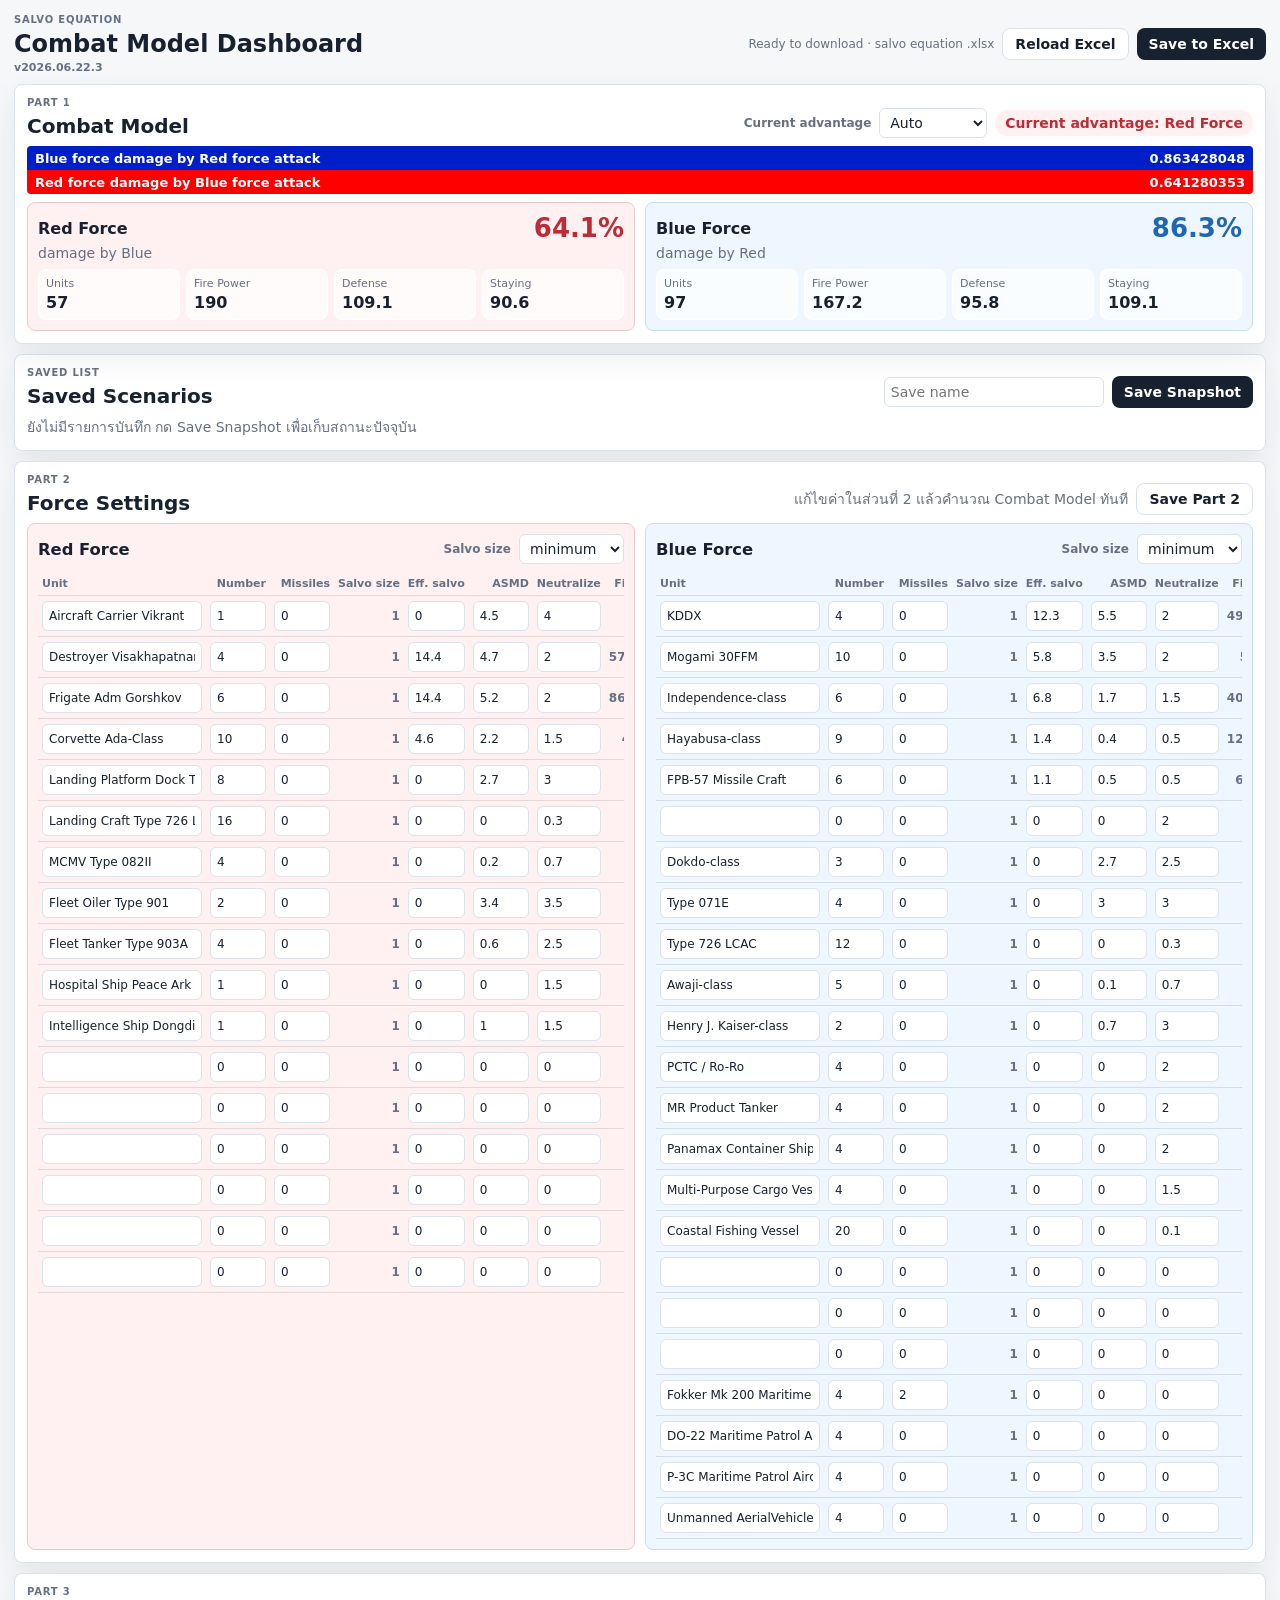
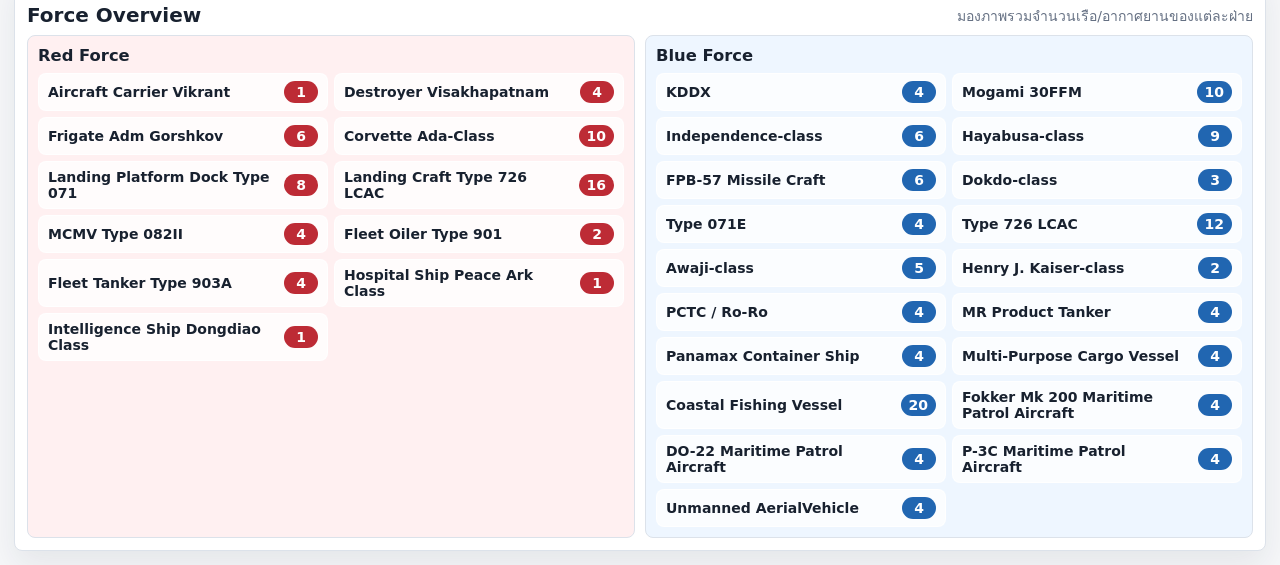
==== public/index.html @ 77a5163d "Clamp missile salvo counts and add part 2 save" ====
<!doctype html>
<html lang="th">
  <head>
    <meta charset="utf-8" />
    <meta name="viewport" content="width=device-width, initial-scale=1" />
    <title>Salvo Combat Model</title>
    <link rel="stylesheet" href="styles.css" />
  </head>
  <body>
    <main class="shell">
      <header class="topbar">
        <div>
          <p class="eyebrow">Salvo Equation</p>
          <h1>Combat Model Dashboard</h1>
          <span id="appVersion" class="app-version">v2026.06.22.3</span>
        </div>
        <div class="actions">
          <span id="fileStatus" class="file-status">Loading Excel...</span>
          <button id="reloadButton" class="ghost">Reload Excel</button>
          <button id="saveButton">Save to Excel</button>
        </div>
      </header>

      <section class="combat-section" aria-labelledby="combat-title">
        <div class="section-heading">
          <div>
            <p class="eyebrow">Part 1</p>
            <h2 id="combat-title">Combat Model</h2>
          </div>
          <div class="advantage-control">
            <label for="advantageSelect">Current advantage</label>
            <select id="advantageSelect">
              <option value="auto">Auto</option>
              <option value="red">Red Force</option>
              <option value="blue">Blue Force</option>
            </select>
            <p id="advantageText" class="advantage">Waiting for data</p>
          </div>
        </div>
        <div class="combat-equation-summary" aria-label="Combat model values">
          <div class="equation-row blue-summary">
            <span>Blue force damage by Red force attack</span>
            <strong id="blueDamageByRedExact">0</strong>
          </div>
          <div class="equation-row red-summary">
            <span>Red force damage by Blue force attack</span>
            <strong id="redDamageByBlueExact">0</strong>
          </div>
        </div>
        <div class="combat-grid">
          <article class="force-card red-card">
            <div class="card-header">
              <span>Red Force</span>
              <strong id="redDamage">0%</strong>
            </div>
            <p>damage by Blue</p>
            <dl>
              <div><dt>Units</dt><dd id="redUnits">0</dd></div>
              <div><dt>Fire Power</dt><dd id="redFire">0</dd></div>
              <div><dt>Defense</dt><dd id="redDefense">0</dd></div>
              <div><dt>Staying</dt><dd id="redStaying">0</dd></div>
            </dl>
          </article>
          <article class="force-card blue-card">
            <div class="card-header">
              <span>Blue Force</span>
              <strong id="blueDamage">0%</strong>
            </div>
            <p>damage by Red</p>
            <dl>
              <div><dt>Units</dt><dd id="blueUnits">0</dd></div>
              <div><dt>Fire Power</dt><dd id="blueFire">0</dd></div>
              <div><dt>Defense</dt><dd id="blueDefense">0</dd></div>
              <div><dt>Staying</dt><dd id="blueStaying">0</dd></div>
            </dl>
          </article>
        </div>
      </section>

      <section class="saves-section" aria-labelledby="saves-title">
        <div class="section-heading">
          <div>
            <p class="eyebrow">Saved List</p>
            <h2 id="saves-title">Saved Scenarios</h2>
          </div>
          <div class="save-controls">
            <input id="saveNameInput" class="save-name" placeholder="Save name" />
            <button id="saveSnapshotButton" type="button">Save Snapshot</button>
          </div>
        </div>
        <div id="savedList" class="saved-list"></div>
      </section>

      <section class="editor-section" aria-labelledby="editor-title">
        <div class="section-heading">
          <div>
            <p class="eyebrow">Part 2</p>
            <h2 id="editor-title">Force Settings</h2>
          </div>
          <div class="section-actions">
            <p class="hint">แก้ไขค่าในส่วนที่ 2 แล้วคำนวณ Combat Model ทันที</p>
            <button id="part2SaveButton" type="button" class="ghost">Save Part 2</button>
          </div>
        </div>
        <div id="editorGrid" class="editor-grid"></div>
      </section>

      <section class="overview-section" aria-labelledby="overview-title">
        <div class="section-heading">
          <div>
            <p class="eyebrow">Part 3</p>
            <h2 id="overview-title">Force Overview</h2>
          </div>
          <p class="hint">มองภาพรวมจำนวนเรือ/อากาศยานของแต่ละฝ่าย</p>
        </div>
        <div class="overview-grid">
          <div class="roster-panel red-panel">
            <h3>Red Force</h3>
            <div id="redRoster" class="roster"></div>
          </div>
          <div class="roster-panel blue-panel">
            <h3>Blue Force</h3>
            <div id="blueRoster" class="roster"></div>
          </div>
        </div>
      </section>
    </main>

    <script src="vendor/xlsx.full.min.js"></script>
    <script src="app.js"></script>
  </body>
</html>
---- public/styles.css ----
:root {
  color-scheme: light;
  --bg: #f6f7f9;
  --panel: #ffffff;
  --text: #18212f;
  --muted: #657083;
  --line: #dce2ea;
  --red: #bd2b35;
  --red-soft: #fff0f1;
  --red-line: #f0c8cc;
  --blue: #2166b1;
  --blue-soft: #eef6ff;
  --blue-line: #c6ddf4;
  --shadow: 0 14px 32px rgba(24, 33, 47, 0.08);
}

* {
  box-sizing: border-box;
}

body {
  margin: 0;
  background: var(--bg);
  color: var(--text);
  font-size: 14px;
  font-family:
    Inter, ui-sans-serif, system-ui, -apple-system, BlinkMacSystemFont, "Segoe UI",
    sans-serif;
}

button,
input,
select {
  font: inherit;
}

button {
  border: 0;
  border-radius: 8px;
  background: #18212f;
  color: white;
  cursor: pointer;
  font-weight: 700;
  min-height: 32px;
  padding: 0 12px;
}

button:disabled {
  cursor: not-allowed;
  opacity: 0.55;
}

button.ghost {
  background: white;
  border: 1px solid var(--line);
  color: var(--text);
}

.shell {
  margin: 0 auto;
  max-width: 1500px;
  padding: 14px;
}

.topbar {
  align-items: center;
  display: flex;
  gap: 12px;
  justify-content: space-between;
  margin-bottom: 10px;
}

.topbar h1,
.section-heading h2,
.roster-panel h3 {
  margin: 0;
}

.topbar h1 {
  font-size: 24px;
  line-height: 1.1;
}

.app-version {
  color: var(--muted);
  display: inline-block;
  font-size: 11px;
  font-weight: 800;
  margin-top: 4px;
}

.eyebrow {
  color: var(--muted);
  font-size: 10px;
  font-weight: 800;
  letter-spacing: 0.08em;
  margin: 0 0 6px;
  text-transform: uppercase;
}

.actions {
  align-items: center;
  display: flex;
  flex-wrap: wrap;
  gap: 8px;
  justify-content: flex-end;
}

.file-status {
  color: var(--muted);
  font-size: 12px;
  max-width: 360px;
  overflow: hidden;
  text-overflow: ellipsis;
  white-space: nowrap;
}

section {
  margin-top: 10px;
}

.combat-section,
.saves-section,
.editor-section,
.overview-section {
  background: var(--panel);
  border: 1px solid var(--line);
  border-radius: 8px;
  box-shadow: var(--shadow);
  padding: 12px;
}

.combat-section {
  max-height: 46vh;
  overflow: auto;
  position: sticky;
  top: 0;
  z-index: 20;
}

.section-heading {
  align-items: end;
  display: flex;
  gap: 10px;
  justify-content: space-between;
  margin-bottom: 8px;
}

.section-heading h2 {
  font-size: 20px;
}

.hint,
.advantage {
  color: var(--muted);
  margin: 0;
}

.section-actions {
  align-items: center;
  display: flex;
  flex-wrap: wrap;
  gap: 8px;
  justify-content: flex-end;
}

.advantage {
  border-radius: 999px;
  font-weight: 800;
  padding: 5px 10px;
}

.advantage-control {
  align-items: center;
  display: flex;
  flex-wrap: wrap;
  gap: 8px;
  justify-content: flex-end;
}

.advantage-control label {
  color: var(--muted);
  font-size: 12px;
  font-weight: 800;
}

.advantage.red {
  background: var(--red-soft);
  color: var(--red);
}

.advantage.blue {
  background: var(--blue-soft);
  color: var(--blue);
}

.combat-grid,
.overview-grid {
  display: grid;
  gap: 10px;
  grid-template-columns: repeat(2, minmax(0, 1fr));
}

.combat-equation-summary {
  border-radius: 4px;
  display: grid;
  font-size: 13px;
  font-weight: 700;
  margin: 0 0 8px;
  overflow: hidden;
}

.equation-row {
  align-items: center;
  color: white;
  display: grid;
  gap: 12px;
  grid-template-columns: minmax(0, 1fr) auto;
  min-height: 24px;
  padding: 3px 8px;
}

.equation-row strong {
  font-variant-numeric: tabular-nums;
}

.red-summary {
  background: #ff0000;
}

.blue-summary {
  background: #001fc8;
}

.force-card {
  border: 1px solid var(--line);
  border-radius: 8px;
  padding: 10px;
}

.red-card,
.red-panel,
.editor-card.red {
  background: var(--red-soft);
  border-color: var(--red-line);
}

.blue-card,
.blue-panel,
.editor-card.blue {
  background: var(--blue-soft);
  border-color: var(--blue-line);
}

.card-header {
  align-items: center;
  display: flex;
  justify-content: space-between;
}

.card-header span {
  font-size: 16px;
  font-weight: 900;
}

.card-header strong {
  font-size: 26px;
}

.red-card strong {
  color: var(--red);
}

.blue-card strong {
  color: var(--blue);
}

.force-card p {
  color: var(--muted);
  margin: 2px 0 8px;
}

dl {
  display: grid;
  gap: 6px;
  grid-template-columns: repeat(4, minmax(0, 1fr));
  margin: 0;
}

dl div {
  background: rgba(255, 255, 255, 0.72);
  border: 1px solid rgba(255, 255, 255, 0.8);
  border-radius: 8px;
  padding: 7px;
}

dt {
  color: var(--muted);
  font-size: 11px;
}

dd {
  font-size: 16px;
  font-weight: 900;
  margin: 3px 0 0;
}

.editor-grid {
  display: grid;
  gap: 10px;
  grid-template-columns: repeat(2, minmax(0, 1fr));
}

.save-controls {
  align-items: center;
  display: flex;
  gap: 8px;
}

.save-name {
  min-width: 220px;
}

.saved-list {
  display: grid;
  gap: 8px;
}

.saved-empty {
  color: var(--muted);
  margin: 0;
}

.saved-item {
  align-items: center;
  background: #fff;
  border: 1px solid var(--line);
  border-radius: 8px;
  display: grid;
  gap: 8px;
  grid-template-columns: minmax(0, 1fr) auto;
  padding: 8px 10px;
}

.saved-title {
  font-weight: 900;
  overflow-wrap: anywhere;
}

.saved-meta {
  color: var(--muted);
  font-size: 11px;
  margin-top: 2px;
}

.saved-actions {
  display: flex;
  flex-wrap: wrap;
  gap: 6px;
  justify-content: flex-end;
}

.saved-actions button {
  min-height: 28px;
  padding: 0 9px;
}

.saved-actions .danger {
  background: #9b1c25;
}

.editor-card {
  border: 1px solid var(--line);
  border-radius: 8px;
  min-width: 0;
  padding: 10px;
}

.editor-toolbar {
  align-items: center;
  display: flex;
  gap: 8px;
  justify-content: space-between;
  margin-bottom: 8px;
}

.editor-toolbar h3 {
  margin: 0;
}

.toolbar-control {
  align-items: center;
  display: flex;
  gap: 8px;
}

.toolbar-control label {
  color: var(--muted);
  font-size: 12px;
  font-weight: 700;
}

select,
input {
  background: #fff;
  border: 1px solid var(--line);
  border-radius: 6px;
  color: var(--text);
  min-height: 30px;
  padding: 4px 6px;
}

.table-wrap {
  overflow-x: auto;
}

table {
  border-collapse: collapse;
  min-width: 680px;
  width: 100%;
}

th,
td {
  border-bottom: 1px solid rgba(24, 33, 47, 0.12);
  font-size: 12px;
  padding: 5px 4px;
  text-align: right;
  vertical-align: middle;
}

th {
  color: var(--muted);
  font-size: 11px;
  font-weight: 800;
  white-space: nowrap;
}

td:first-child,
th:first-child {
  text-align: left;
}

td input {
  min-width: 56px;
  width: 100%;
}

td .unit-input {
  min-width: 160px;
}

.readonly {
  color: var(--muted);
  font-weight: 800;
}

.roster-panel {
  border: 1px solid var(--line);
  border-radius: 8px;
  padding: 10px;
}

.roster {
  display: grid;
  gap: 6px;
  grid-template-columns: repeat(auto-fit, minmax(220px, 1fr));
  margin-top: 8px;
}

.roster-item {
  align-items: center;
  background: rgba(255, 255, 255, 0.76);
  border: 1px solid rgba(255, 255, 255, 0.9);
  border-radius: 8px;
  display: flex;
  gap: 8px;
  justify-content: space-between;
  min-height: 38px;
  padding: 7px 9px;
}

.roster-item span {
  font-weight: 750;
  overflow-wrap: anywhere;
}

.count-pill {
  border-radius: 999px;
  color: white;
  flex: 0 0 auto;
  font-weight: 900;
  min-width: 34px;
  padding: 3px 8px;
  text-align: center;
}

.red-panel .count-pill {
  background: var(--red);
}

.blue-panel .count-pill {
  background: var(--blue);
}

.toast {
  animation: fade-in 160ms ease-out;
  border-radius: 8px;
  bottom: 20px;
  box-shadow: var(--shadow);
  color: white;
  font-weight: 800;
  left: 50%;
  padding: 12px 16px;
  position: fixed;
  transform: translateX(-50%);
  z-index: 10;
}

.toast.error {
  background: #9b1c25;
}

.toast.ok {
  background: #167047;
}

@keyframes fade-in {
  from {
    opacity: 0;
    transform: translate(-50%, 8px);
  }
}

@media (max-width: 980px) {
  .topbar,
  .section-heading {
    align-items: flex-start;
    flex-direction: column;
  }

  .actions {
    justify-content: flex-start;
    width: 100%;
  }

  .editor-grid,
  .overview-grid {
    grid-template-columns: 1fr;
  }

  dl {
    grid-template-columns: repeat(4, minmax(0, 1fr));
  }
}

@media (max-width: 720px) {
  .combat-grid {
    grid-template-columns: 1fr;
  }

  dl {
    grid-template-columns: repeat(2, minmax(0, 1fr));
  }
}

@media (max-width: 560px) {
  .shell {
    padding: 10px;
  }

  .combat-section,
  .saves-section,
  .editor-section,
  .overview-section {
    padding: 10px;
  }

  .card-header strong {
    font-size: 22px;
  }
}
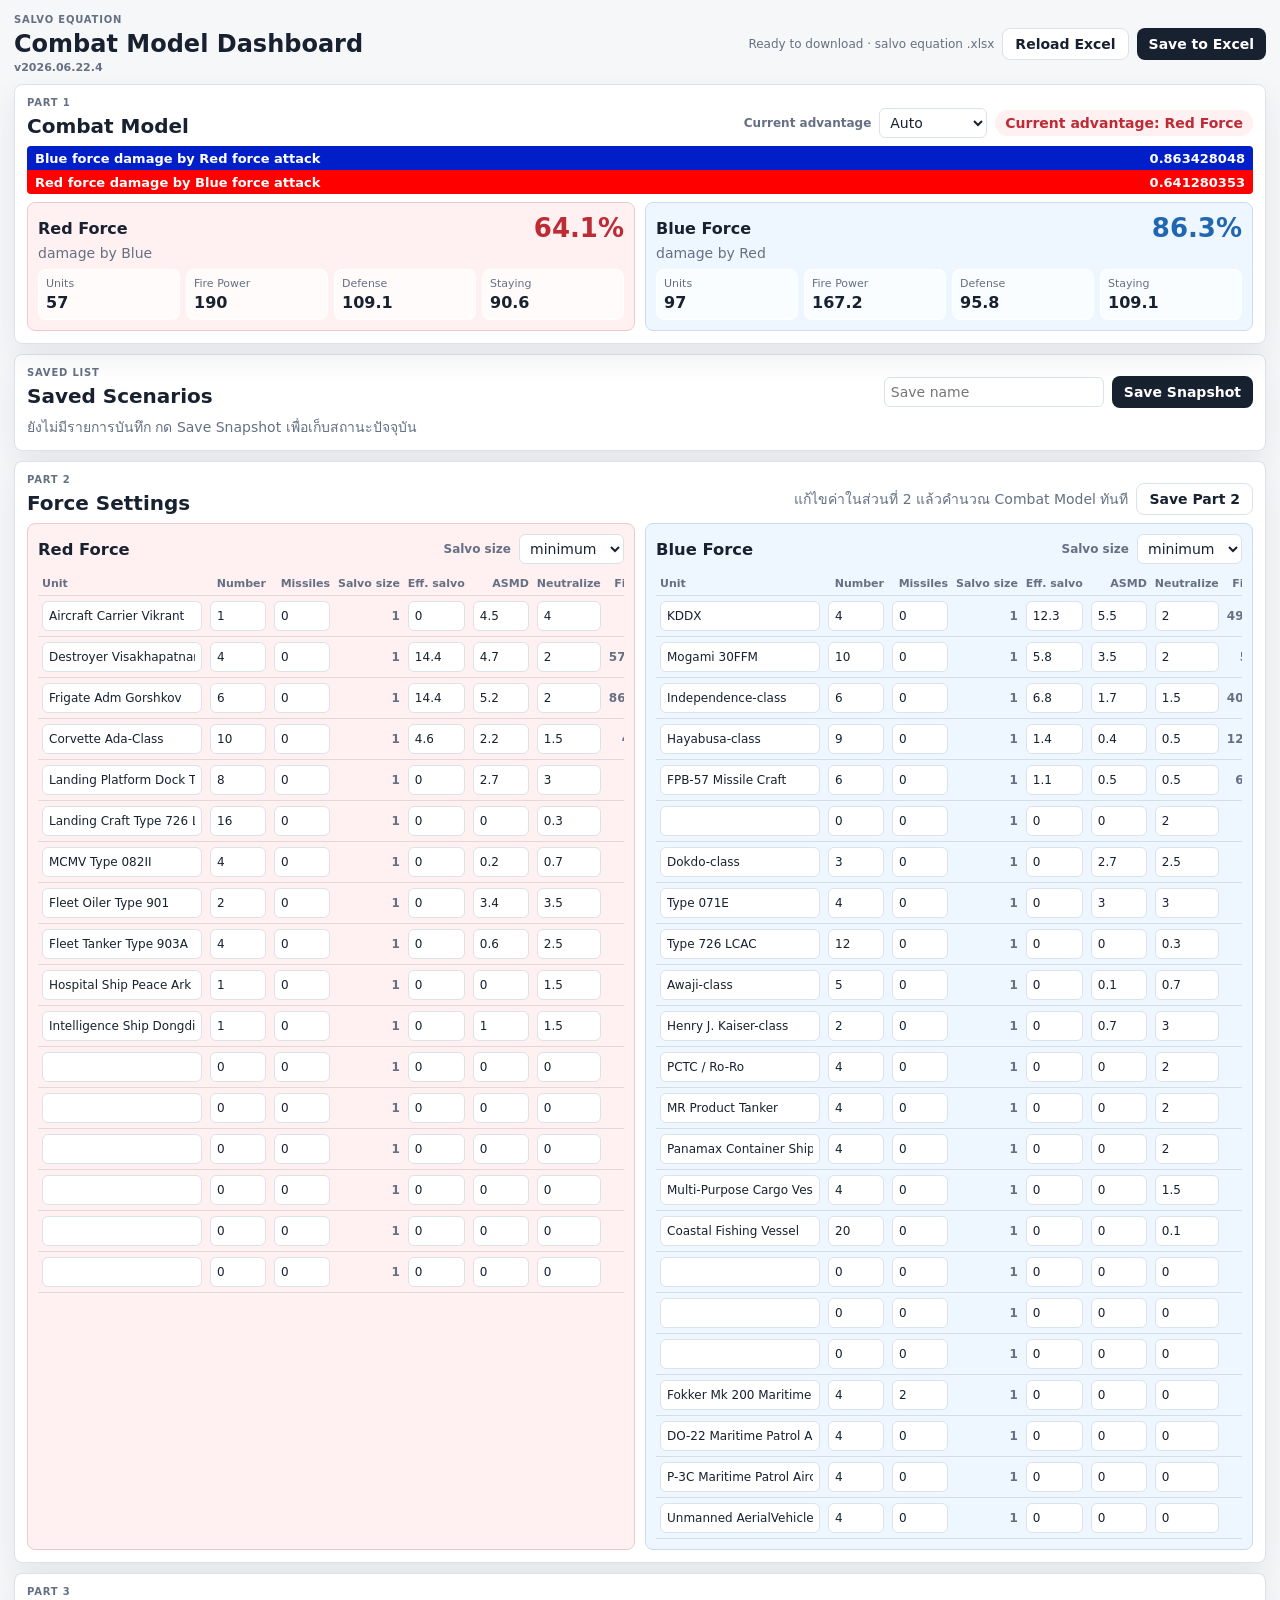
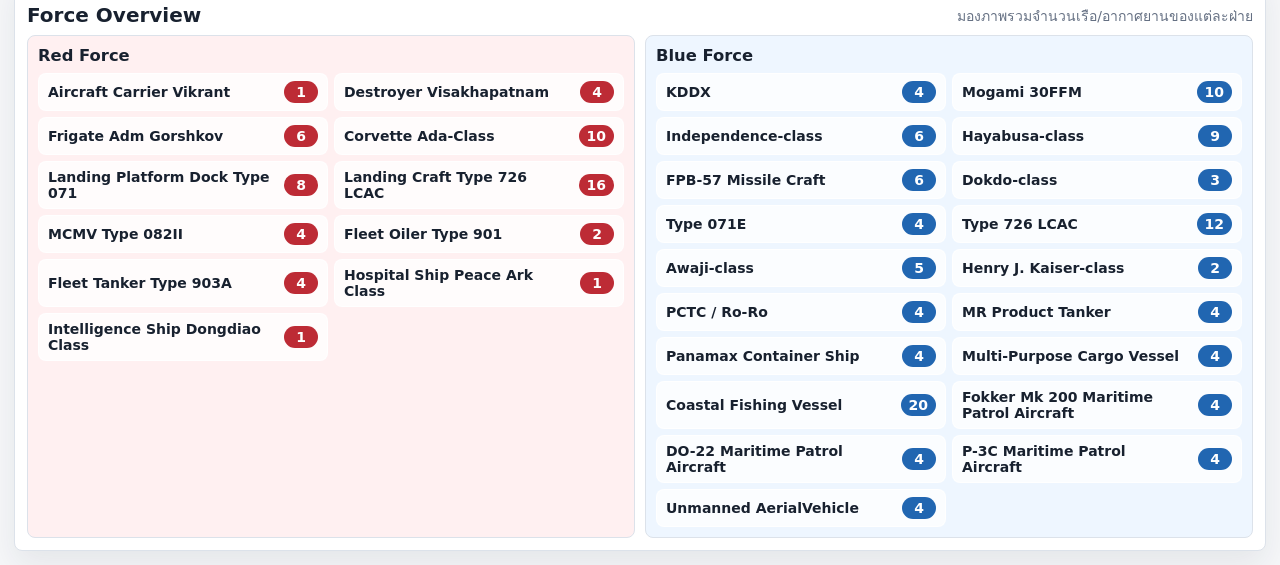
==== commit e9b6f277: "Make salvo selection consume missiles cumulatively" ====
--- a/public/index.html
+++ b/public/index.html
@@ -12,7 +12,7 @@
         <div>
           <p class="eyebrow">Salvo Equation</p>
           <h1>Combat Model Dashboard</h1>
-          <span id="appVersion" class="app-version">v2026.06.22.3</span>
+          <span id="appVersion" class="app-version">v2026.06.22.4</span>
         </div>
         <div class="actions">
           <span id="fileStatus" class="file-status">Loading Excel...</span>
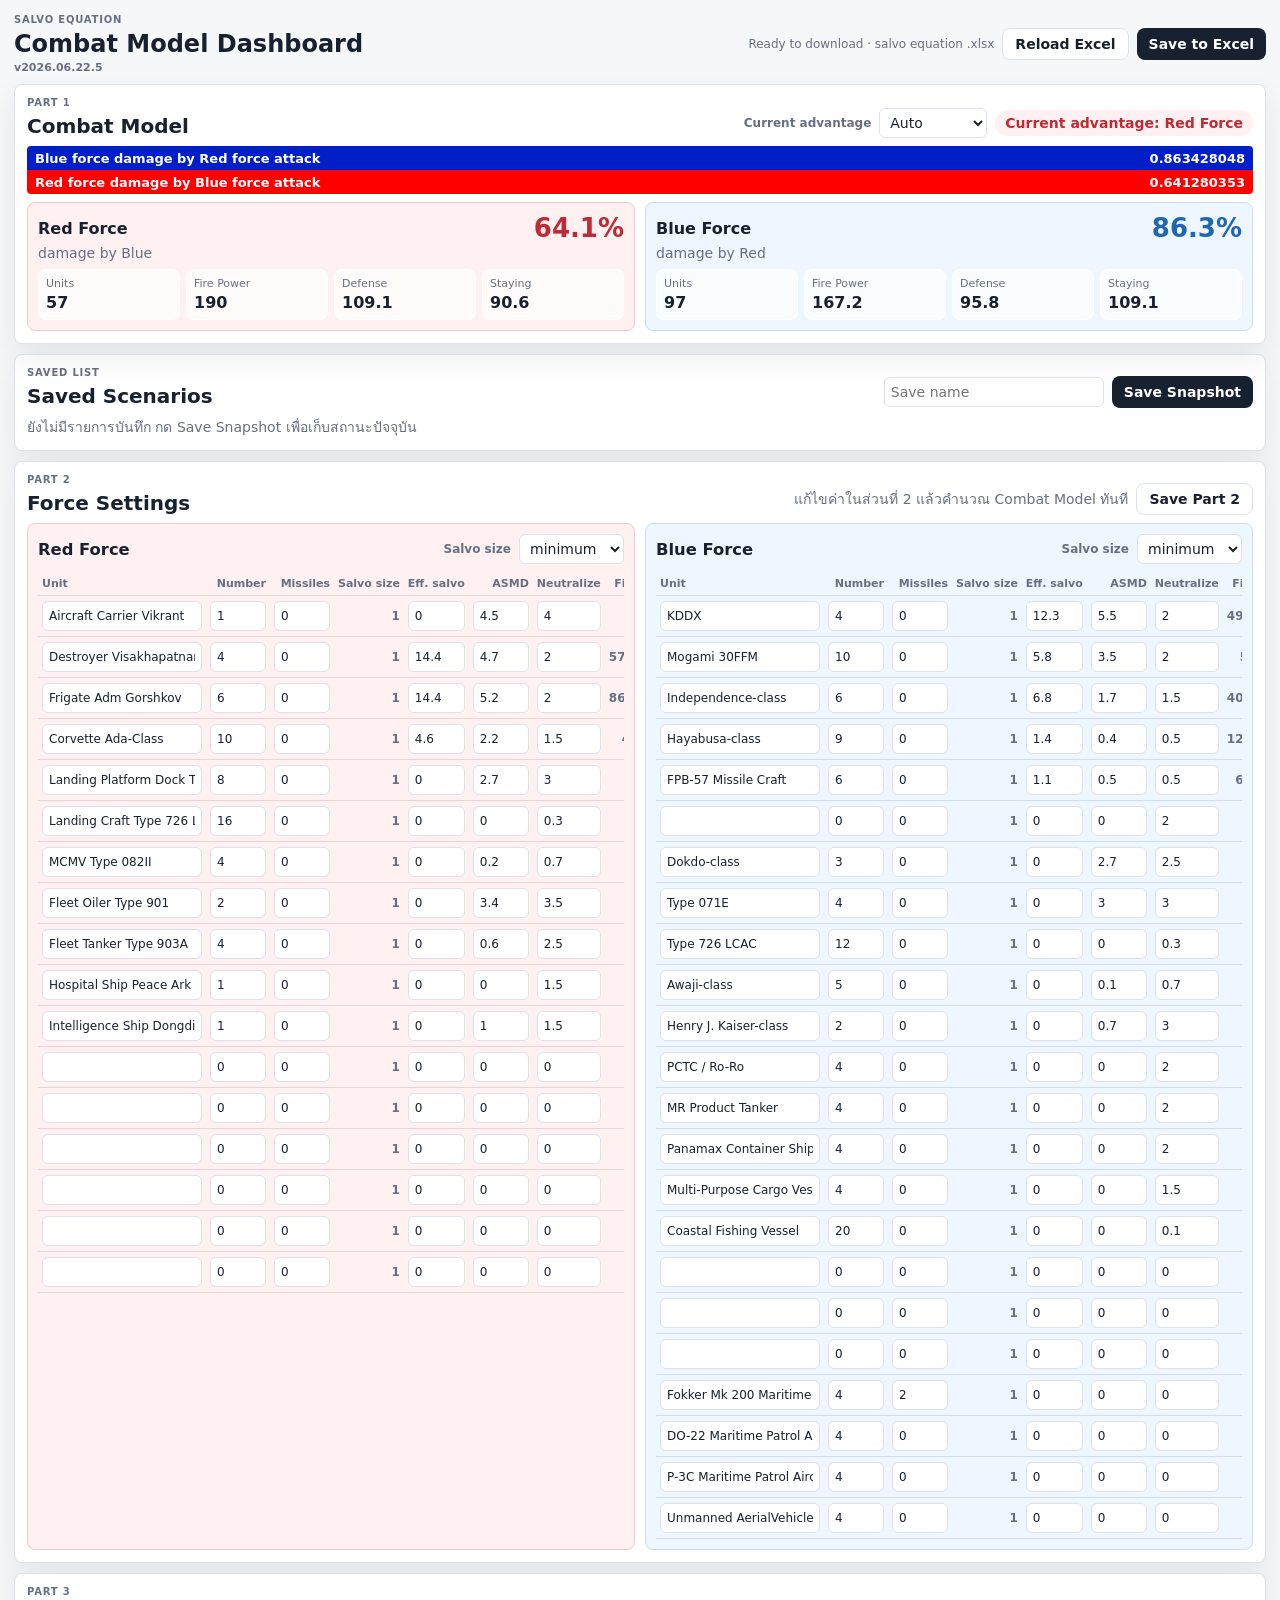
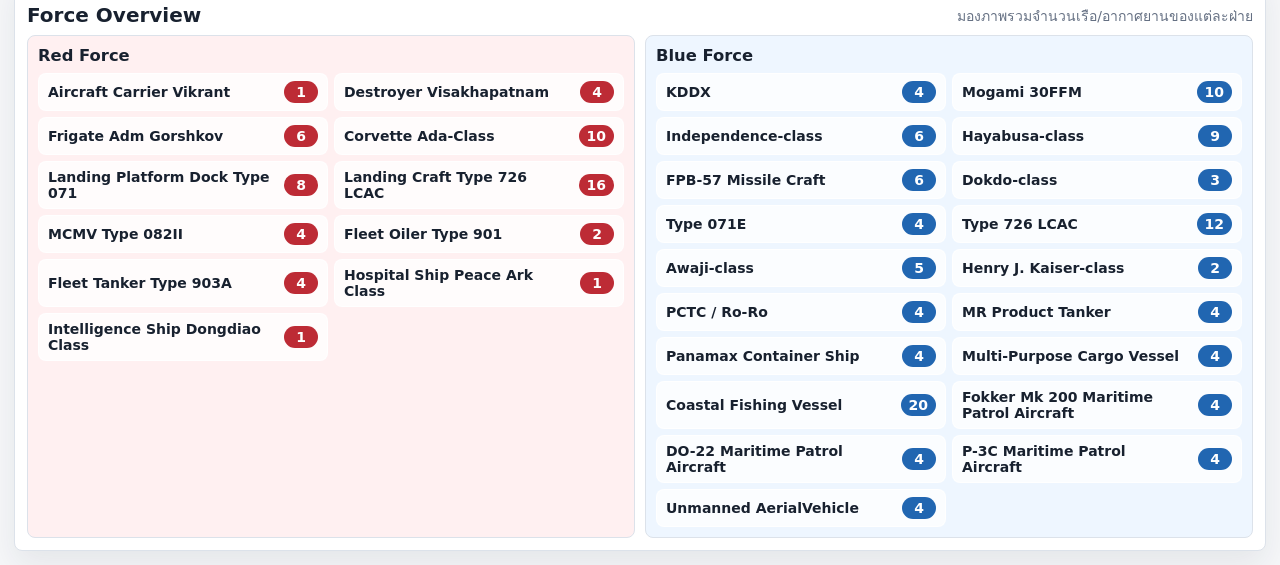
==== commit cd080e09: "Add blank salvo size option" ====
--- a/public/index.html
+++ b/public/index.html
@@ -12,7 +12,7 @@
         <div>
           <p class="eyebrow">Salvo Equation</p>
           <h1>Combat Model Dashboard</h1>
-          <span id="appVersion" class="app-version">v2026.06.22.4</span>
+          <span id="appVersion" class="app-version">v2026.06.22.5</span>
         </div>
         <div class="actions">
           <span id="fileStatus" class="file-status">Loading Excel...</span>
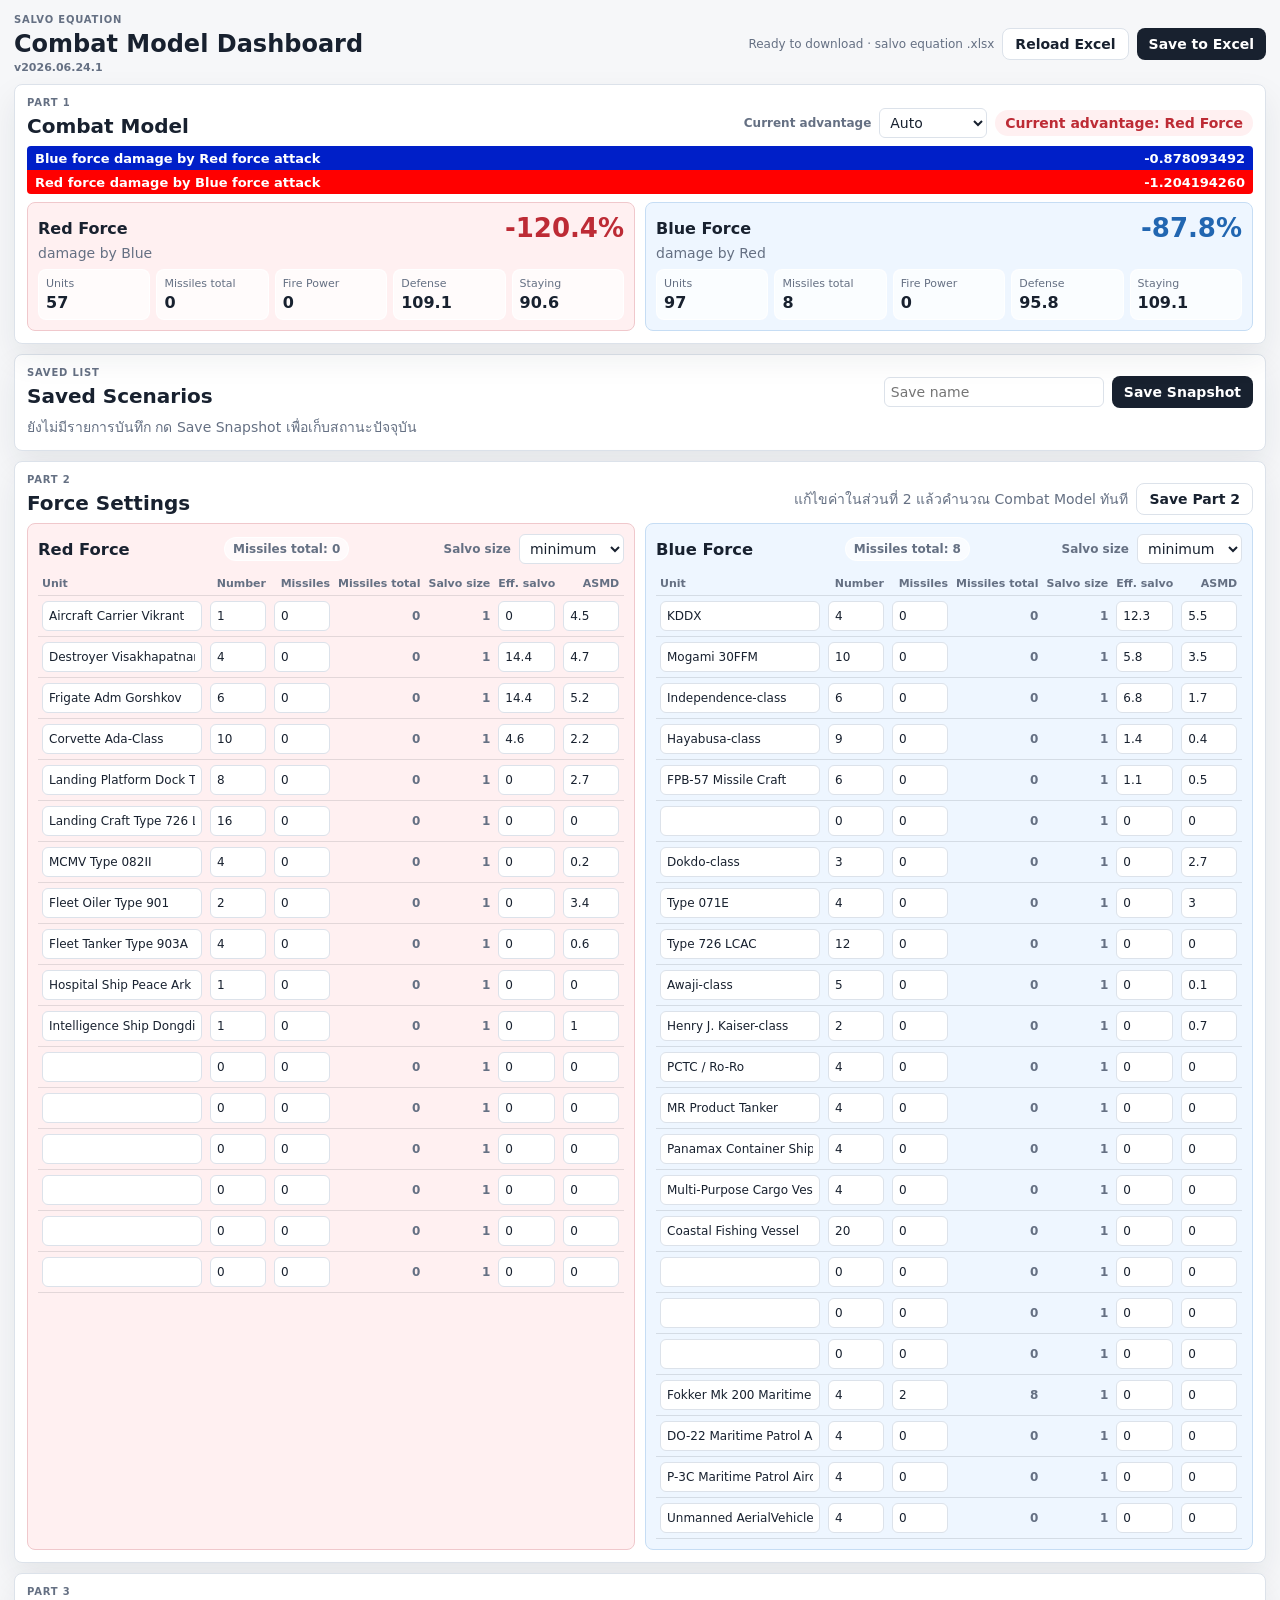
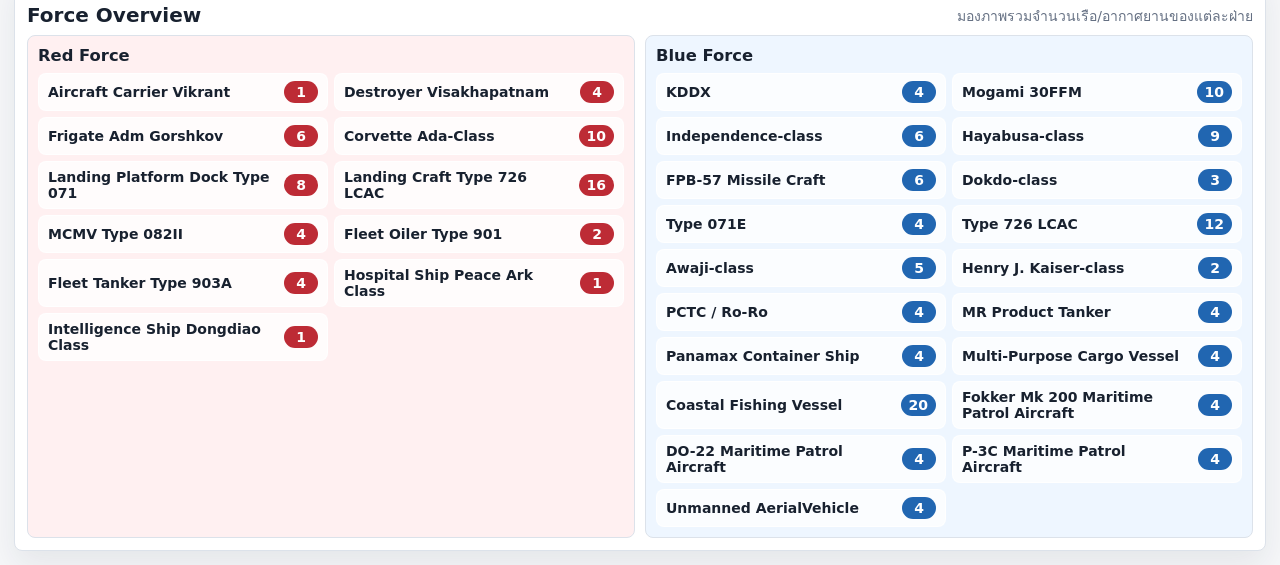
==== commit e4e5e0e1: "Use missiles total in combat model" ====
--- a/public/index.html
+++ b/public/index.html
@@ -12,7 +12,7 @@
         <div>
           <p class="eyebrow">Salvo Equation</p>
           <h1>Combat Model Dashboard</h1>
-          <span id="appVersion" class="app-version">v2026.06.22.5</span>
+          <span id="appVersion" class="app-version">v2026.06.24.1</span>
         </div>
         <div class="actions">
           <span id="fileStatus" class="file-status">Loading Excel...</span>
@@ -56,6 +56,7 @@
             <p>damage by Blue</p>
             <dl>
               <div><dt>Units</dt><dd id="redUnits">0</dd></div>
+              <div><dt>Missiles total</dt><dd id="redMissilesTotal">0</dd></div>
               <div><dt>Fire Power</dt><dd id="redFire">0</dd></div>
               <div><dt>Defense</dt><dd id="redDefense">0</dd></div>
               <div><dt>Staying</dt><dd id="redStaying">0</dd></div>
@@ -69,6 +70,7 @@
             <p>damage by Red</p>
             <dl>
               <div><dt>Units</dt><dd id="blueUnits">0</dd></div>
+              <div><dt>Missiles total</dt><dd id="blueMissilesTotal">0</dd></div>
               <div><dt>Fire Power</dt><dd id="blueFire">0</dd></div>
               <div><dt>Defense</dt><dd id="blueDefense">0</dd></div>
               <div><dt>Staying</dt><dd id="blueStaying">0</dd></div>
--- a/public/styles.css
+++ b/public/styles.css
@@ -283,7 +283,7 @@
 dl {
   display: grid;
   gap: 6px;
-  grid-template-columns: repeat(4, minmax(0, 1fr));
+  grid-template-columns: repeat(5, minmax(0, 1fr));
   margin: 0;
 }
 
@@ -386,6 +386,16 @@
 
 .editor-toolbar h3 {
   margin: 0;
+}
+
+.toolbar-total {
+  background: rgba(255, 255, 255, 0.68);
+  border: 1px solid rgba(255, 255, 255, 0.84);
+  border-radius: 999px;
+  color: var(--muted);
+  font-size: 12px;
+  font-weight: 800;
+  padding: 4px 8px;
 }
 
 .toolbar-control {
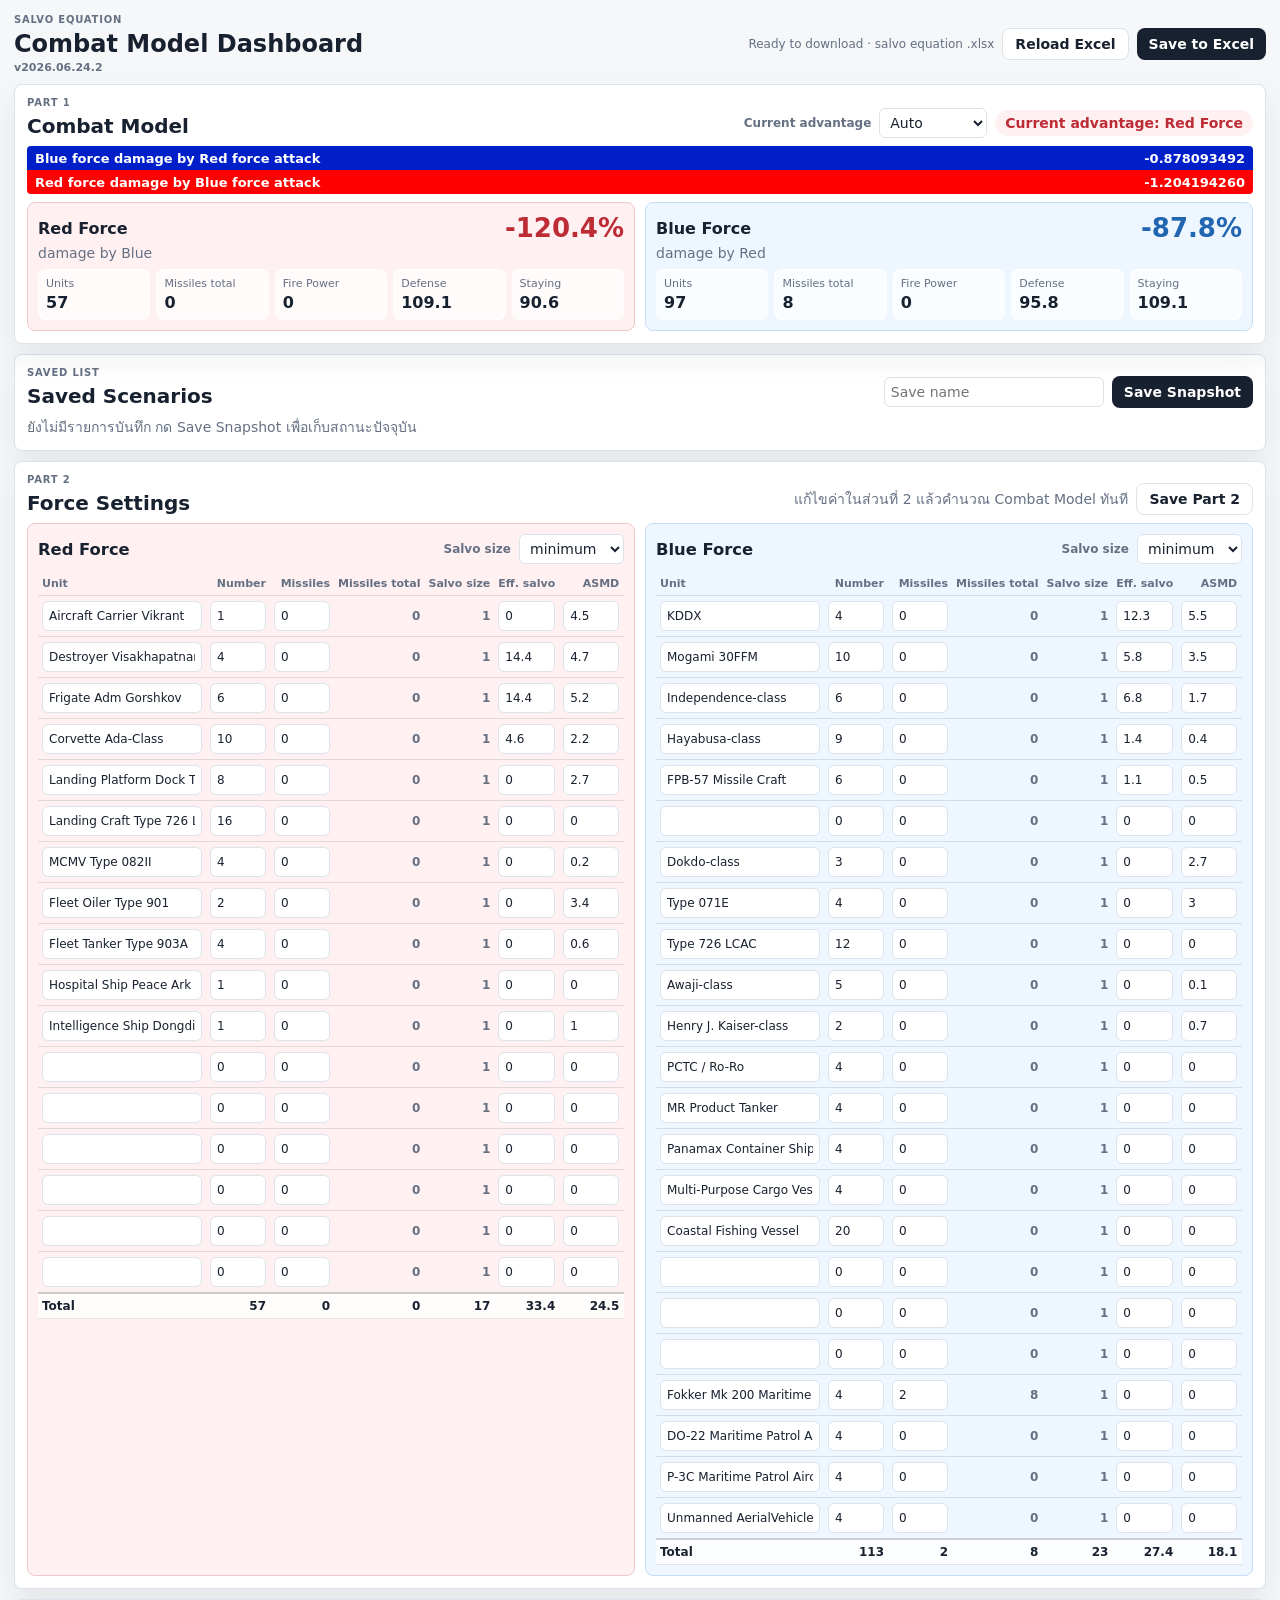
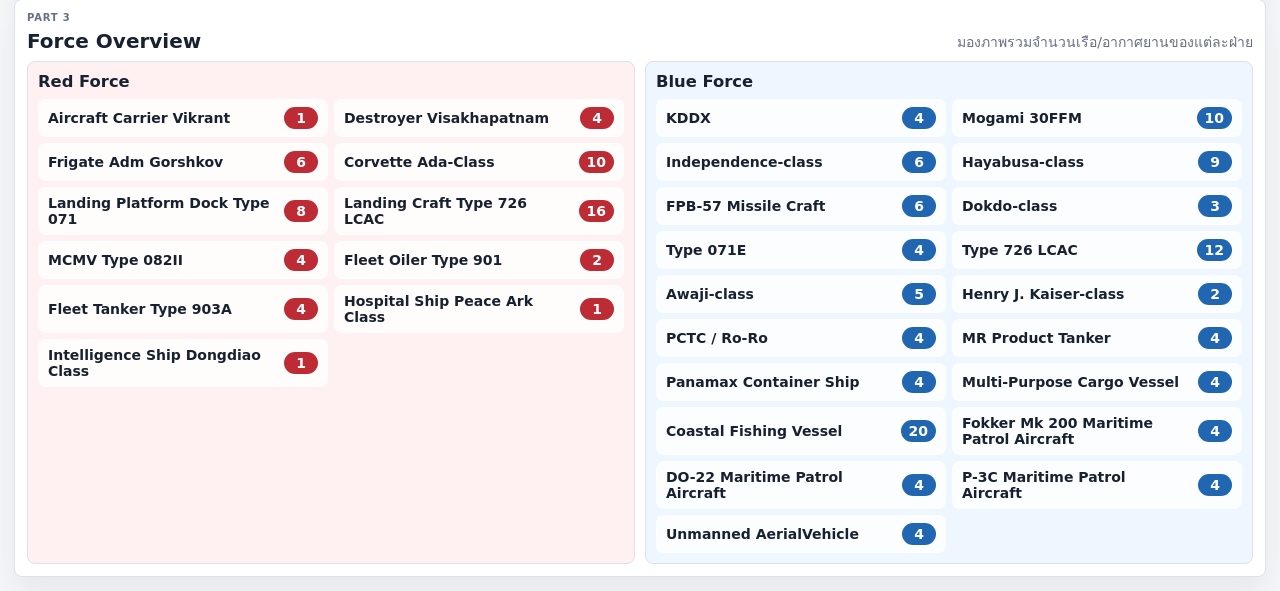
==== commit 48fa3af5: "Show force column totals in tables" ====
--- a/public/index.html
+++ b/public/index.html
@@ -12,7 +12,7 @@
         <div>
           <p class="eyebrow">Salvo Equation</p>
           <h1>Combat Model Dashboard</h1>
-          <span id="appVersion" class="app-version">v2026.06.24.1</span>
+          <span id="appVersion" class="app-version">v2026.06.24.2</span>
         </div>
         <div class="actions">
           <span id="fileStatus" class="file-status">Loading Excel...</span>
--- a/public/styles.css
+++ b/public/styles.css
@@ -388,16 +388,6 @@
   margin: 0;
 }
 
-.toolbar-total {
-  background: rgba(255, 255, 255, 0.68);
-  border: 1px solid rgba(255, 255, 255, 0.84);
-  border-radius: 999px;
-  color: var(--muted);
-  font-size: 12px;
-  font-weight: 800;
-  padding: 4px 8px;
-}
-
 .toolbar-control {
   align-items: center;
   display: flex;
@@ -463,6 +453,13 @@
 .readonly {
   color: var(--muted);
   font-weight: 800;
+}
+
+.total-row td {
+  background: rgba(255, 255, 255, 0.8);
+  border-top: 2px solid rgba(24, 33, 47, 0.2);
+  color: var(--text);
+  font-weight: 900;
 }
 
 .roster-panel {
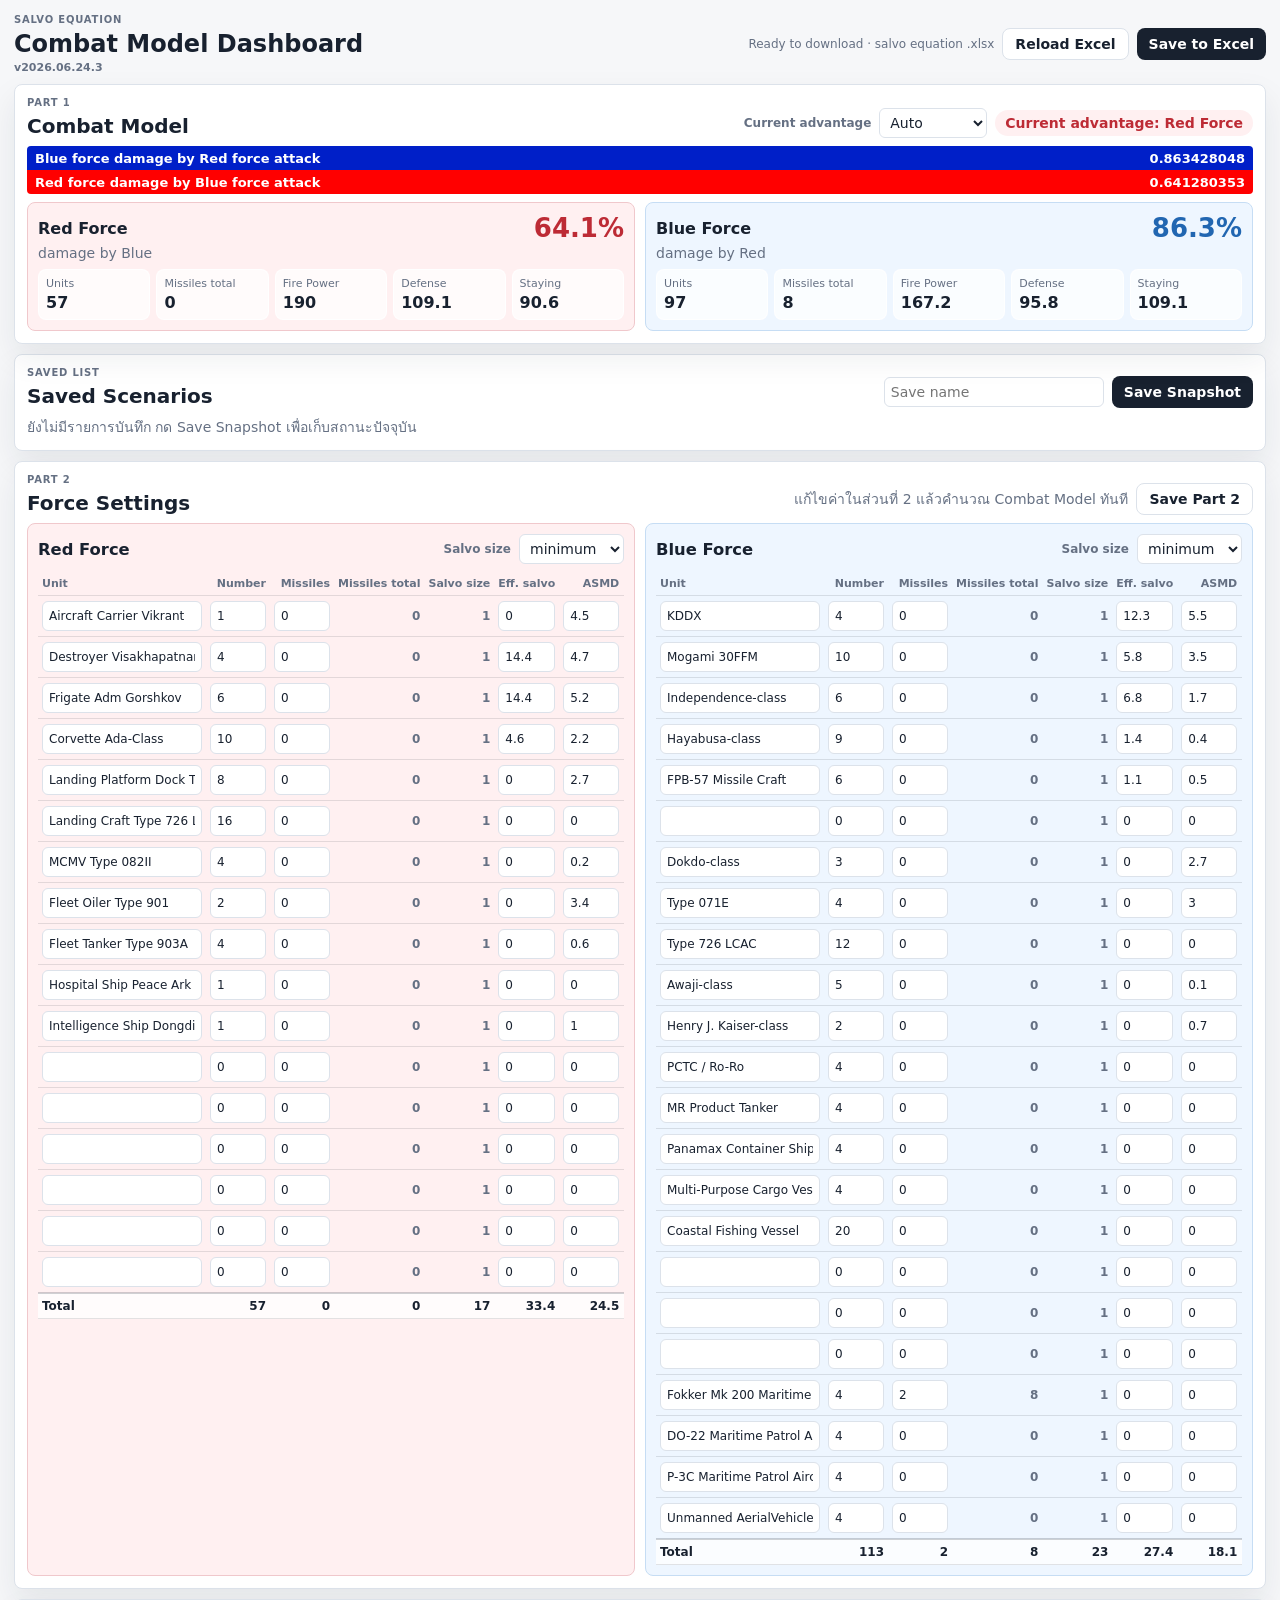
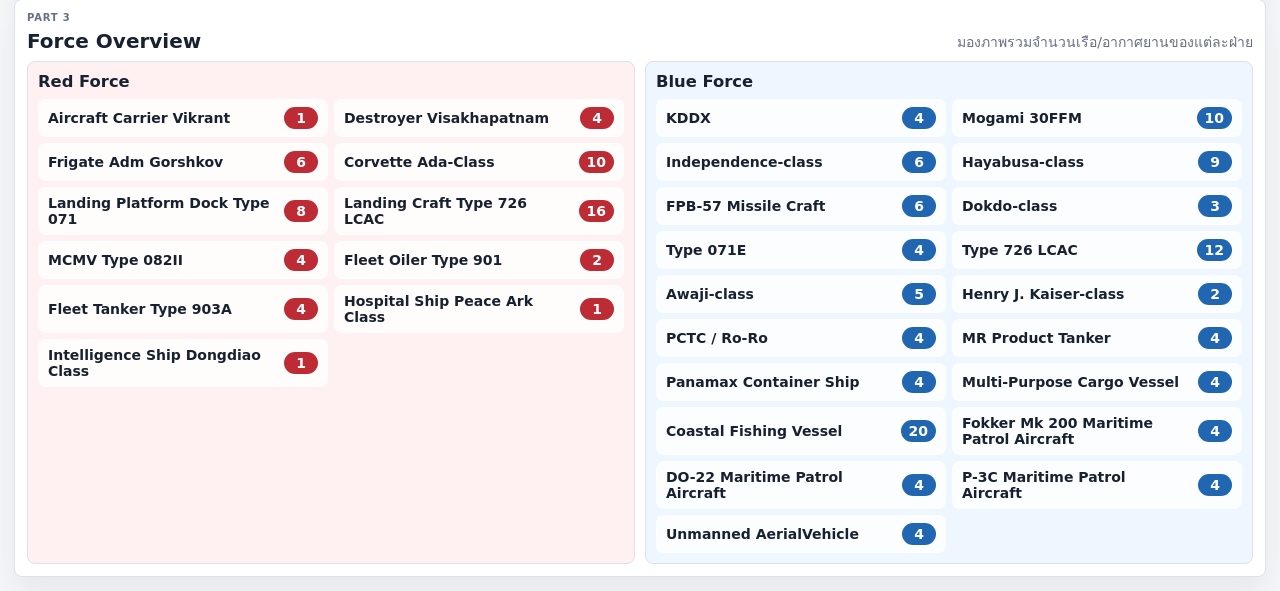
==== commit a85d5481: "Restore fire power formula from force count" ====
--- a/public/index.html
+++ b/public/index.html
@@ -12,7 +12,7 @@
         <div>
           <p class="eyebrow">Salvo Equation</p>
           <h1>Combat Model Dashboard</h1>
-          <span id="appVersion" class="app-version">v2026.06.24.2</span>
+          <span id="appVersion" class="app-version">v2026.06.24.3</span>
         </div>
         <div class="actions">
           <span id="fileStatus" class="file-status">Loading Excel...</span>
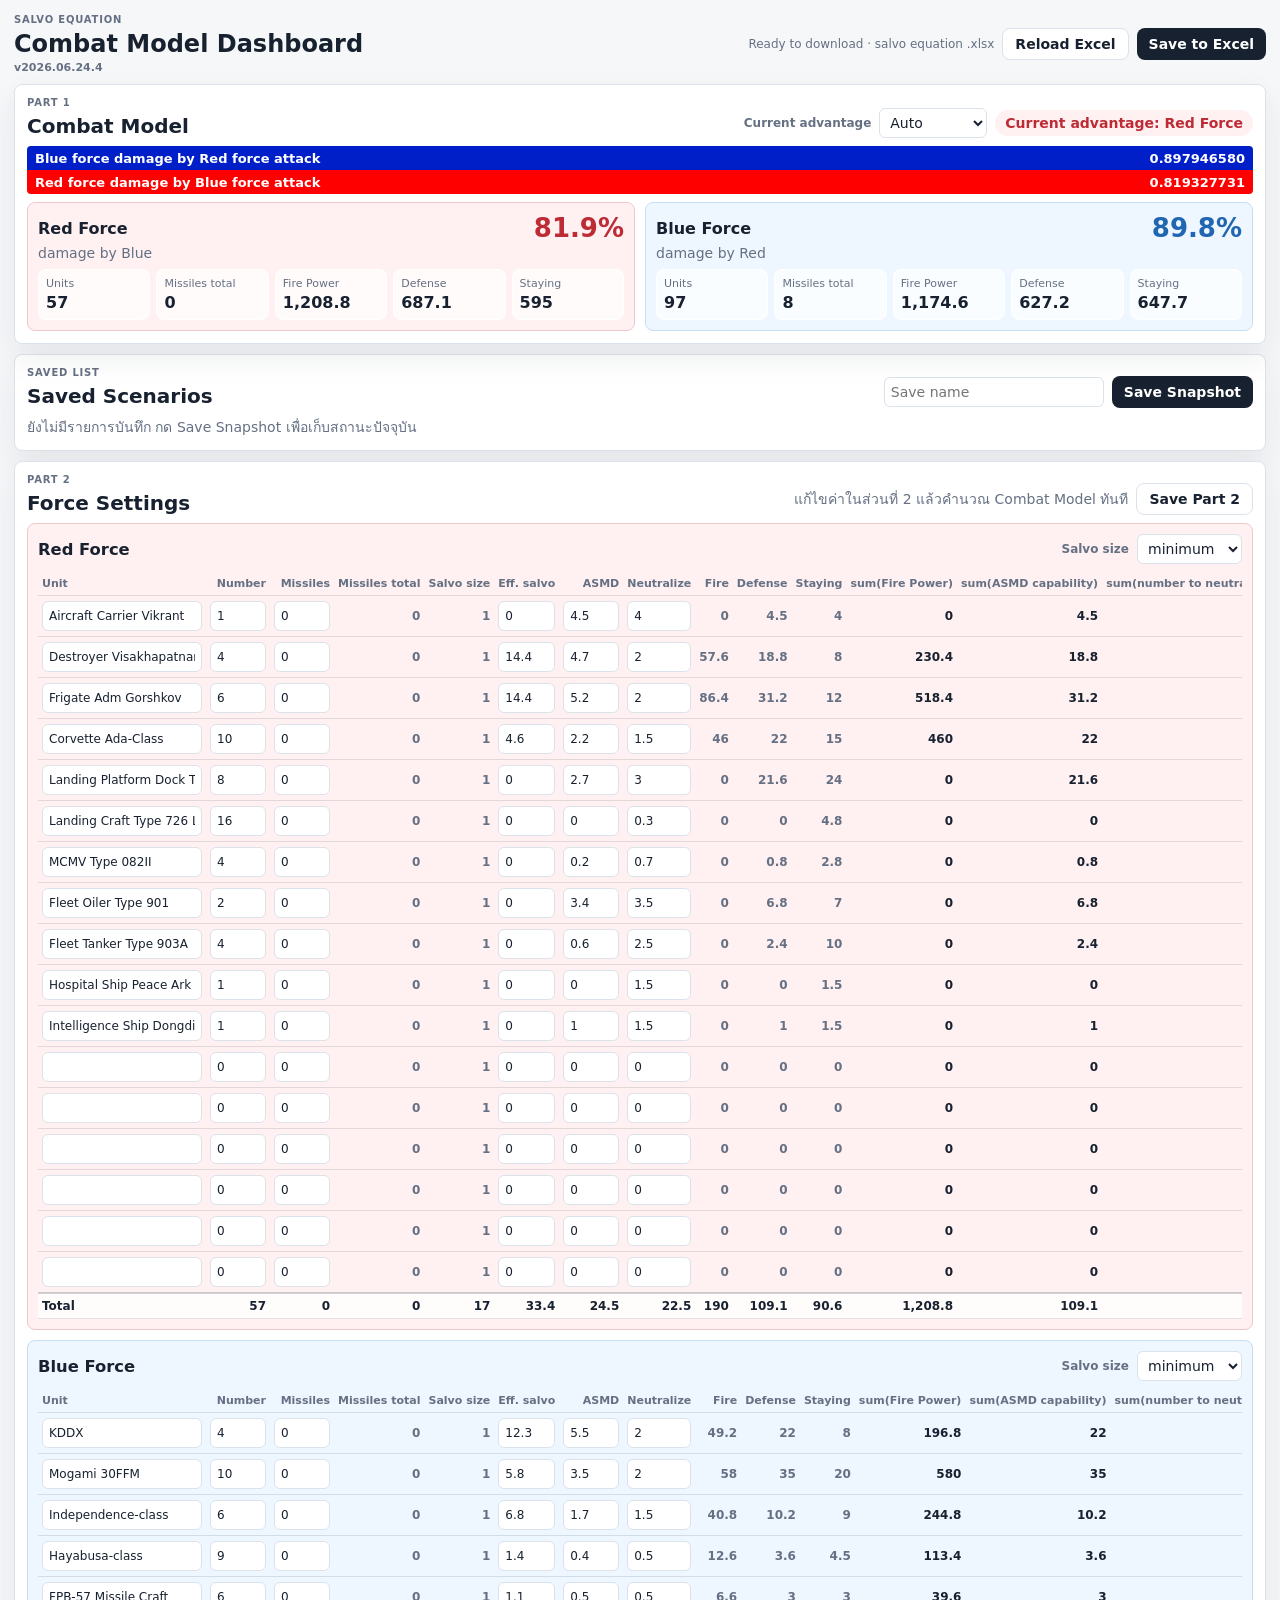
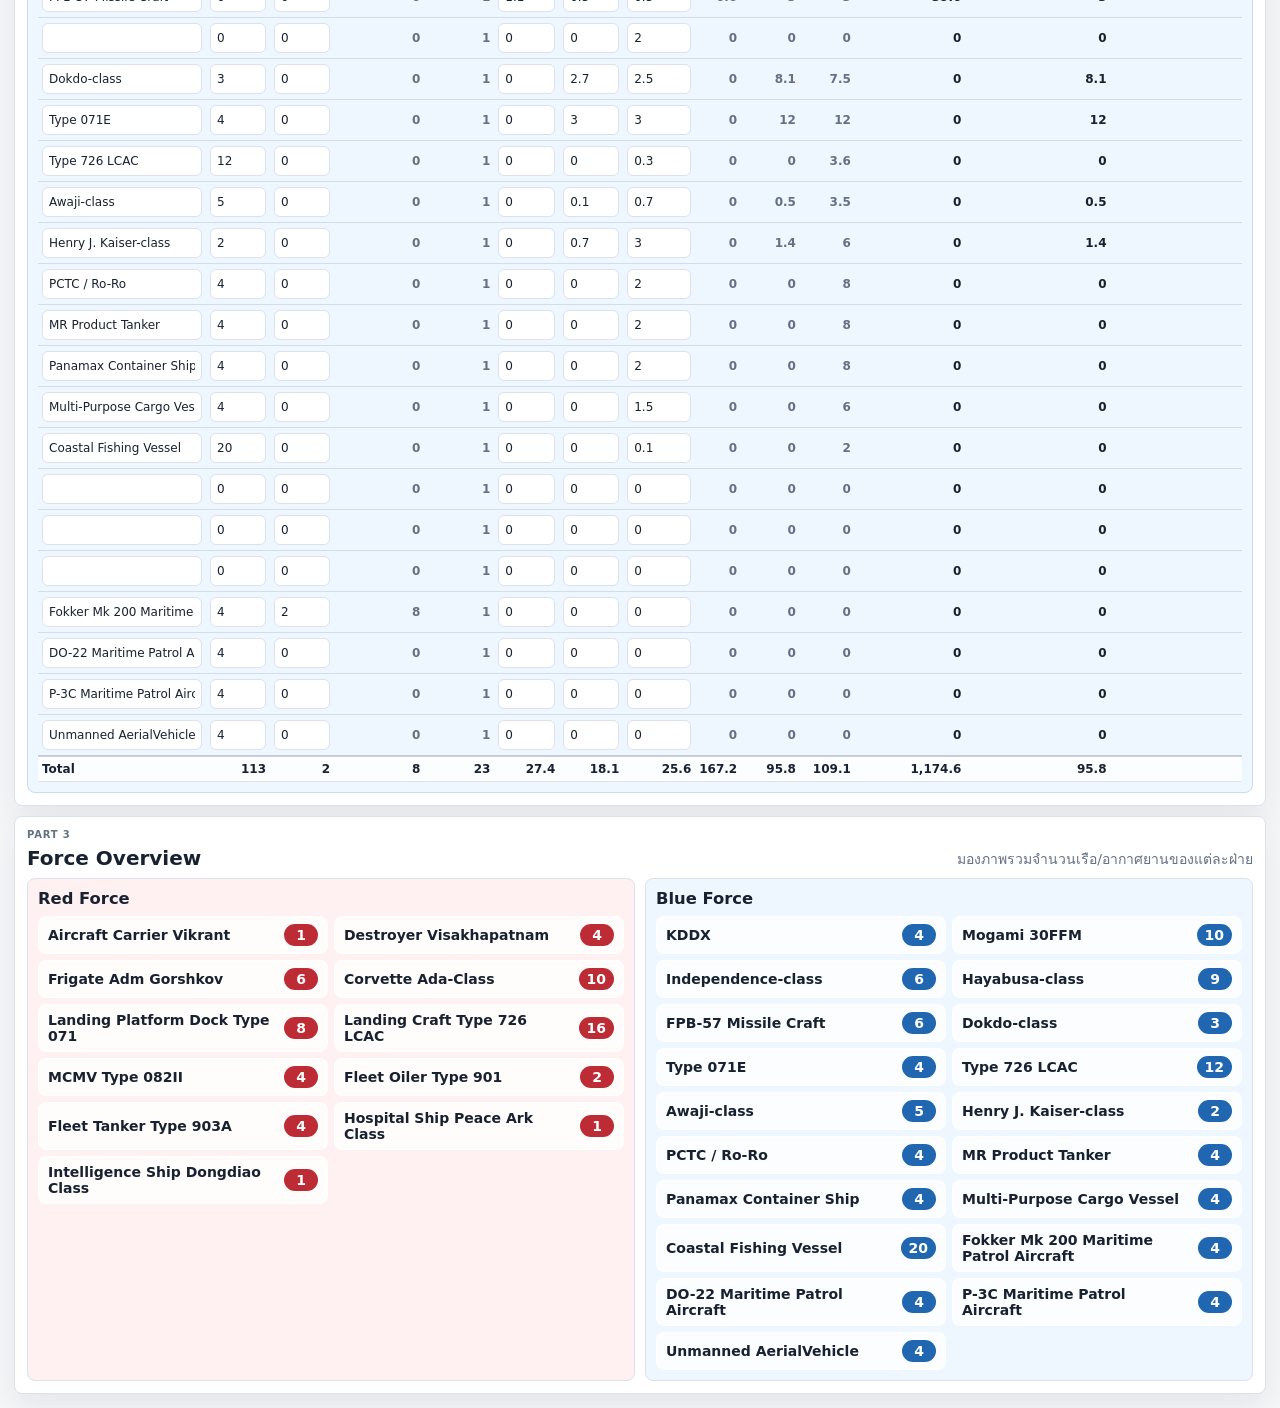
==== commit 1d3c8c44: "Add summed combat columns" ====
--- a/public/index.html
+++ b/public/index.html
@@ -12,7 +12,7 @@
         <div>
           <p class="eyebrow">Salvo Equation</p>
           <h1>Combat Model Dashboard</h1>
-          <span id="appVersion" class="app-version">v2026.06.24.3</span>
+          <span id="appVersion" class="app-version">v2026.06.24.4</span>
         </div>
         <div class="actions">
           <span id="fileStatus" class="file-status">Loading Excel...</span>
--- a/public/styles.css
+++ b/public/styles.css
@@ -308,7 +308,7 @@
 .editor-grid {
   display: grid;
   gap: 10px;
-  grid-template-columns: repeat(2, minmax(0, 1fr));
+  grid-template-columns: 1fr;
 }
 
 .save-controls {
@@ -416,7 +416,7 @@
 
 table {
   border-collapse: collapse;
-  min-width: 680px;
+  min-width: 1320px;
   width: 100%;
 }
 
@@ -453,6 +453,10 @@
 .readonly {
   color: var(--muted);
   font-weight: 800;
+}
+
+.sum-cell {
+  color: var(--text);
 }
 
 .total-row td {
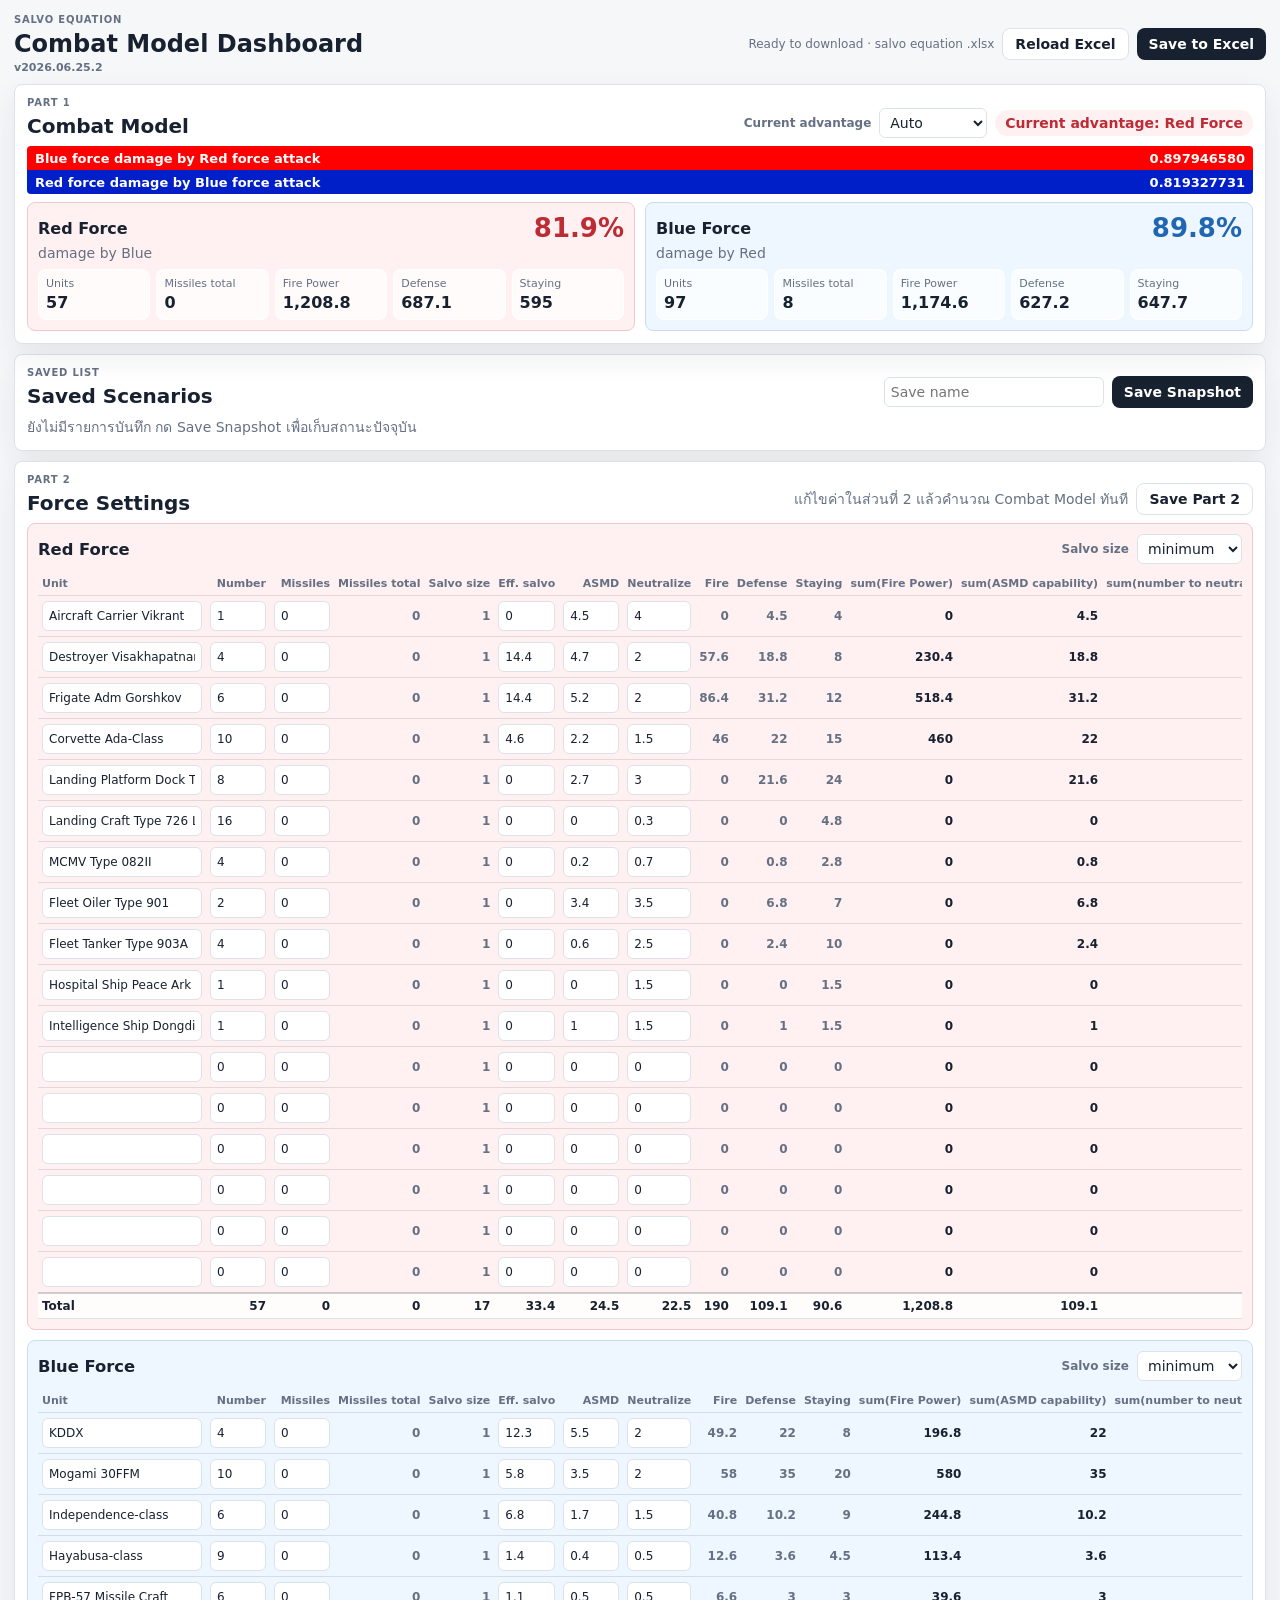
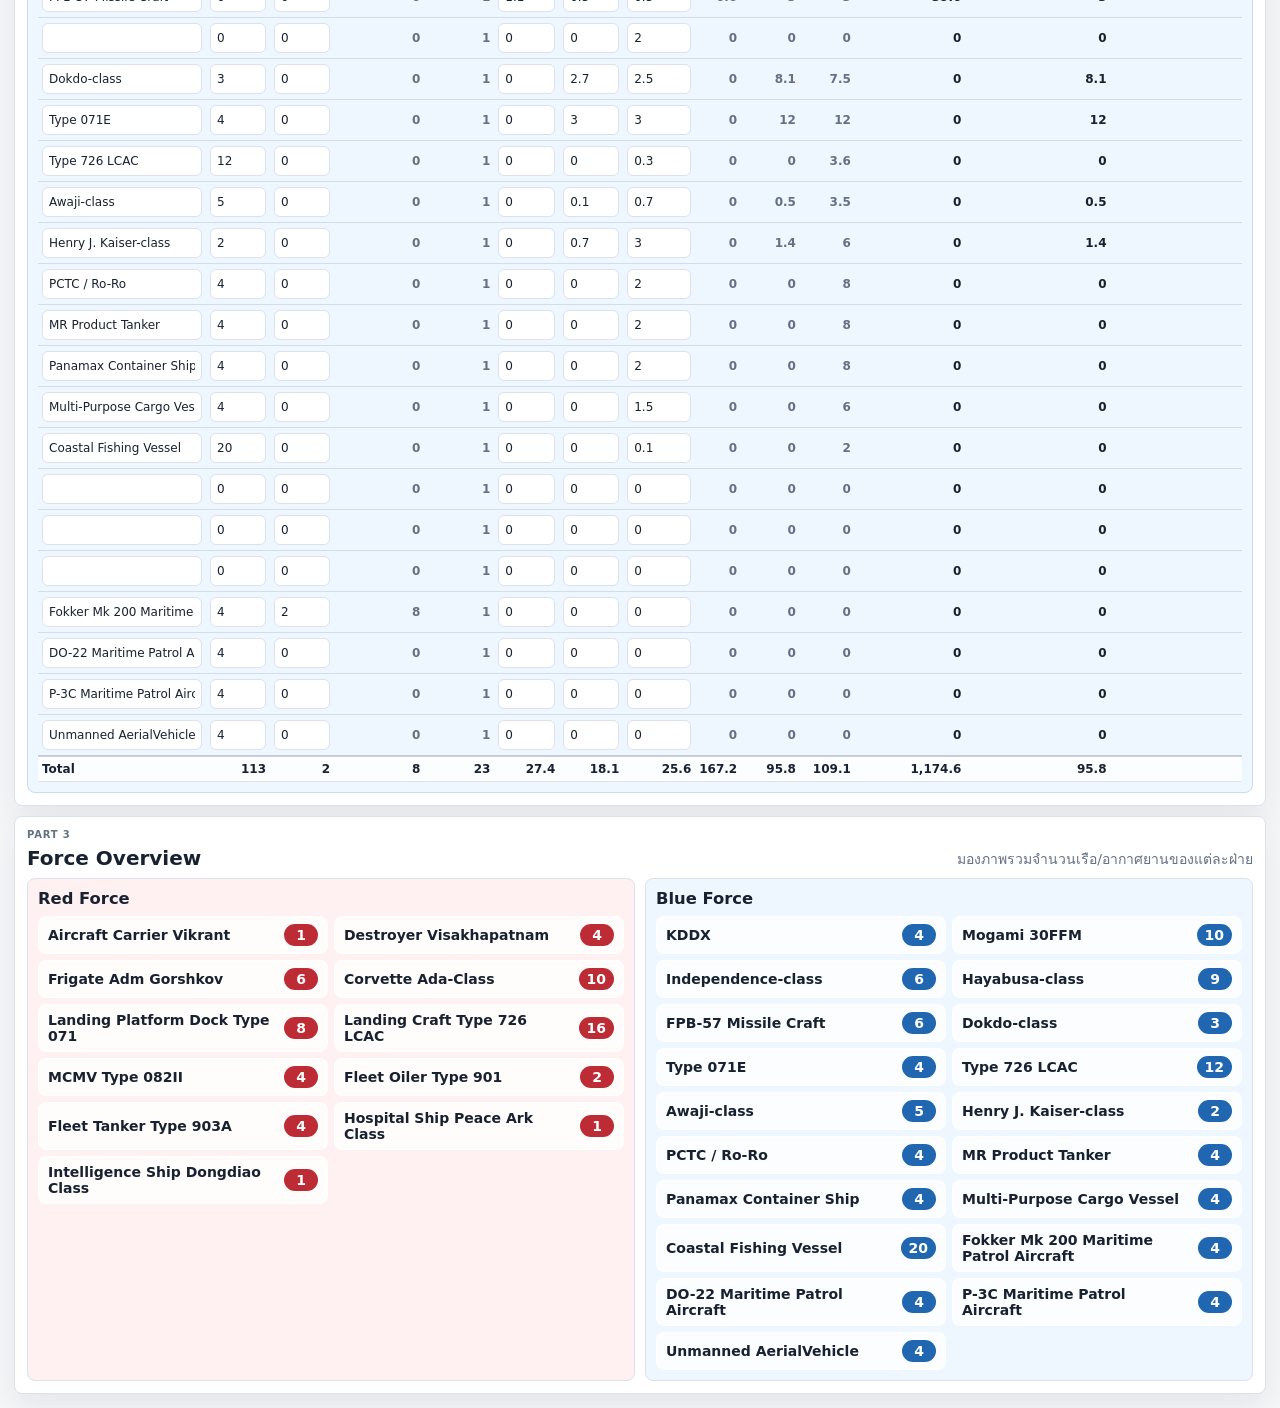
==== commit d7c8748b: "Swap combat equation colors" ====
--- a/public/index.html
+++ b/public/index.html
@@ -38,11 +38,11 @@
           </div>
         </div>
         <div class="combat-equation-summary" aria-label="Combat model values">
-          <div class="equation-row blue-summary">
+          <div class="equation-row red-summary">
             <span>Blue force damage by Red force attack</span>
             <strong id="blueDamageByRedExact">0</strong>
           </div>
-          <div class="equation-row red-summary">
+          <div class="equation-row blue-summary">
             <span>Red force damage by Blue force attack</span>
             <strong id="redDamageByBlueExact">0</strong>
           </div>
